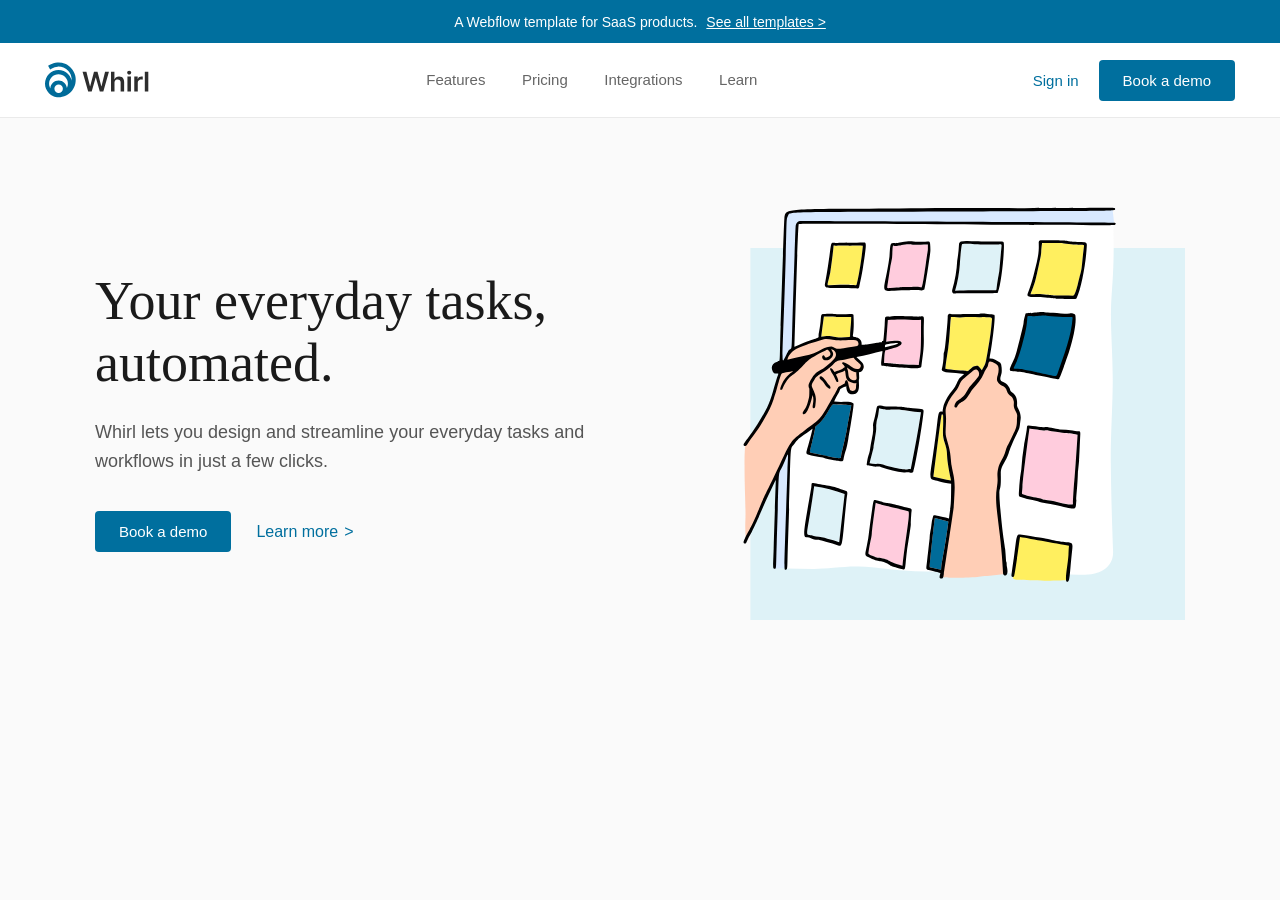
==== index.html @ 95a2eecc "code" ====
<!DOCTYPE html>
<html lang="en">
<head>
  <meta charset="UTF-8">
  <meta name="viewport" content="width=device-width, initial-scale=1.0">
  <title>4-amaliyot</title>
  <link rel="stylesheet" href="./main.css">
</head>
<body>
  <div class="top-bar">
    <p>A Webflow template for SaaS products. <a href="#">See all templates &gt;</a></p>
  </div>

  <header class="main-header">
    <div class="header-container">
      <div class="logo-area">
        <a href="#" class="logo">
          <img src="./image/logo.svg" alt="logo" width="106" height="37">
          
        </a>
      </div>
      
      <nav class="nav-links">
        <a href="#">Features</a>
        <a href="#">Pricing</a>
        <a href="#">Integrations</a>
        <a href="#">Learn</a>
      </nav>

      <div class="header-actions">
        <a href="#" class="btn-signin">Sign in</a>
        <a href="#" class="btn-demo">Book a demo</a>
      </div>
    </div>
  </header>

  <main class="hero-section">
    <div class="hero-container">
      
      <div class="hero-content">
        <h1>Your everyday tasks, automated.</h1>
        <p class="hero-description">
          Whirl lets you design and streamline your everyday tasks and workflows in just a few clicks.
        </p>
        <div class="hero-cta">
          <a href="#" class="btn-demo">Book a demo</a>
          <a href="#" class="btn-learn">Learn more <span class="arrow">&gt;</span></a>
        </div>
      </div>

      <div class="hero-image-wrapper">
        <div class="image-placeholder">
          <img src="./image/hero.svg" alt="" width="452" height="422">
        </div>
      </div>

    </div>
  </main>
</body>
</html>
---- main.css ----
* {
  margin: 0;
  padding: 0;
  box-sizing: border-box;
}

body {
  font-family: 'Inter', sans-serif;
  background-color: #FAFAFA;
  color: #333333;
}
.top-bar {
  width: 100%;
  height: 43px;
  background-color: #006F9E;
  display: flex;
  justify-content: center;
  align-items: center;
  color: #FFFFFF;
  font-size: 14px;
}

.top-bar a {
  color: #FFFFFF;
  text-decoration: underline;
  margin-left: 5px;
}
.main-header {
  width: 100%;
  height: 75px;
  background-color: #FFFFFF;
  display: flex;
  justify-content: center;
  border-bottom: 1px solid #EAEAEA;
}

.header-container {
  width: 1230px;
  padding: 0 20px;
  display: flex;
  justify-content: space-between;
  align-items: center;
}

.logo-area .logo {
  display: flex;
  align-items: center;
  text-decoration: none;
  color: #0c1a24;
}

.logo-text {
  font-size: 22px;
  font-weight: 700;
  letter-spacing: -0.5px;
}

.nav-links a {
  text-decoration: none;
  color: #666666;
  margin: 0 16px;
  font-size: 15px;
  font-weight: 500;
  transition: color 0.2s ease;
}

.nav-links a:hover {
  color: #006F9E;
}

.header-actions {
  display: flex;
  align-items: center;
  gap: 20px;
}

.btn-signin {
  text-decoration: none;
  color: #006F9E;
  font-size: 15px;
  font-weight: 500;
}
.btn-demo {
  display: inline-block;
  background-color: #006F9E;
  color: #FFFFFF;
  text-decoration: none;
  padding: 12px 24px;
  font-size: 15px;
  font-weight: 500;
  border-radius: 4px;
  transition: background-color 0.2s ease;
}

.btn-demo:hover {
  background-color: #00567A;
}
.hero-section {
  width: 100%;
  display: flex;
  justify-content: center;
  padding: 80px 0; 
}

.hero-container {
  width: 1130px;
  padding: 0 20px;
  display: grid;
  grid-template-columns: 525px 1fr; 
  gap: 60px;
  align-items: center;
}
.hero-content {
  width: 525px;
  display: flex;
  flex-direction: column;
  justify-content: center;
}

.hero-content h1 {
  font-family: 'Playfair Display', serif;
  font-size: 54px;
  line-height: 1.15;
  color: #1A1A1A;
  margin-bottom: 24px;
  font-weight: 500;
}

.hero-description {
  font-size: 18px;
  line-height: 1.6;
  color: #555555;
  margin-bottom: 36px;
}

.hero-cta {
  display: flex;
  align-items: center;
  gap: 25px;
}

.btn-learn {
  text-decoration: none;
  color: #006F9E;
  font-size: 16px;
  font-weight: 500;
  display: flex;
  align-items: center;
}

.btn-learn .arrow {
  margin-left: 6px;
  transition: transform 0.2s ease;
}

.btn-learn:hover .arrow {
  transform: translateX(4px);
}
.hero-image-wrapper {
  width: 100%;
  display: flex;
  justify-content: flex-end;
}
.hero-image-wrapper img {
  width: 100%;
  height: auto;
  object-fit: contain;
}
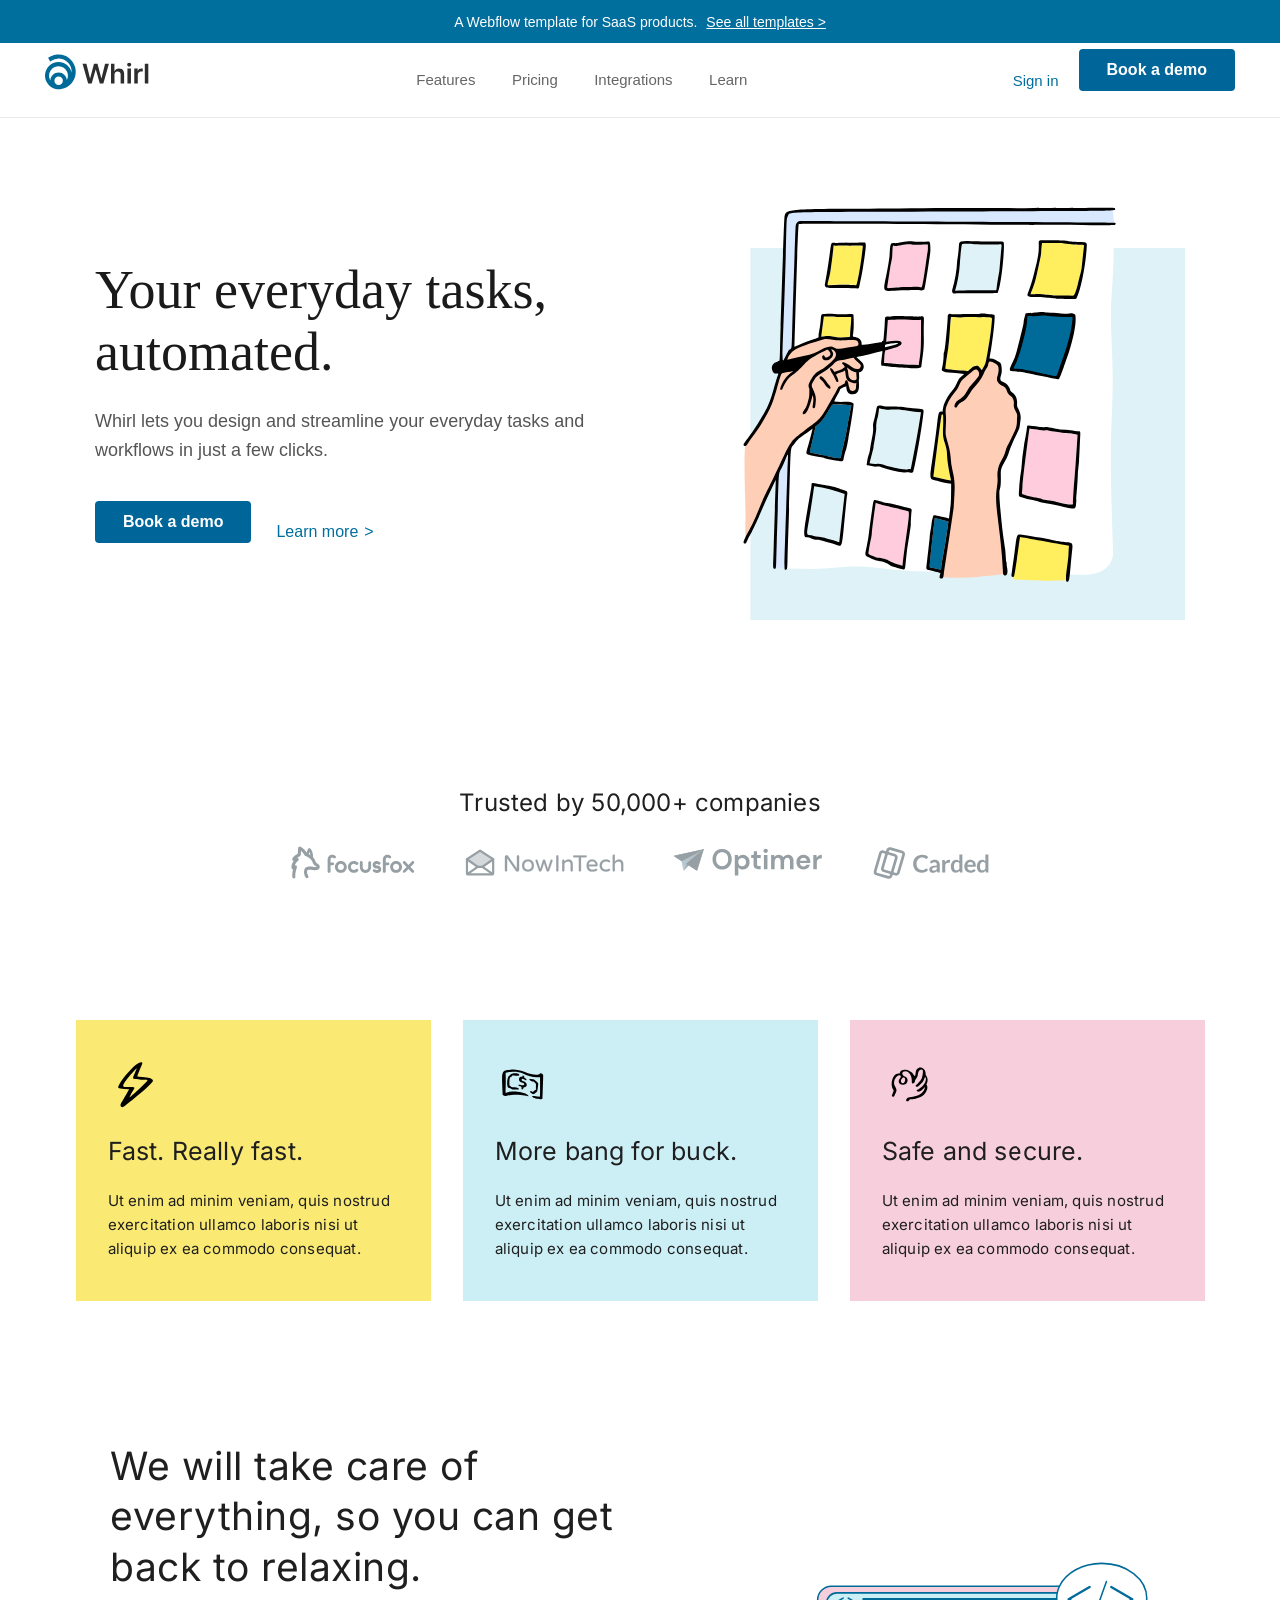
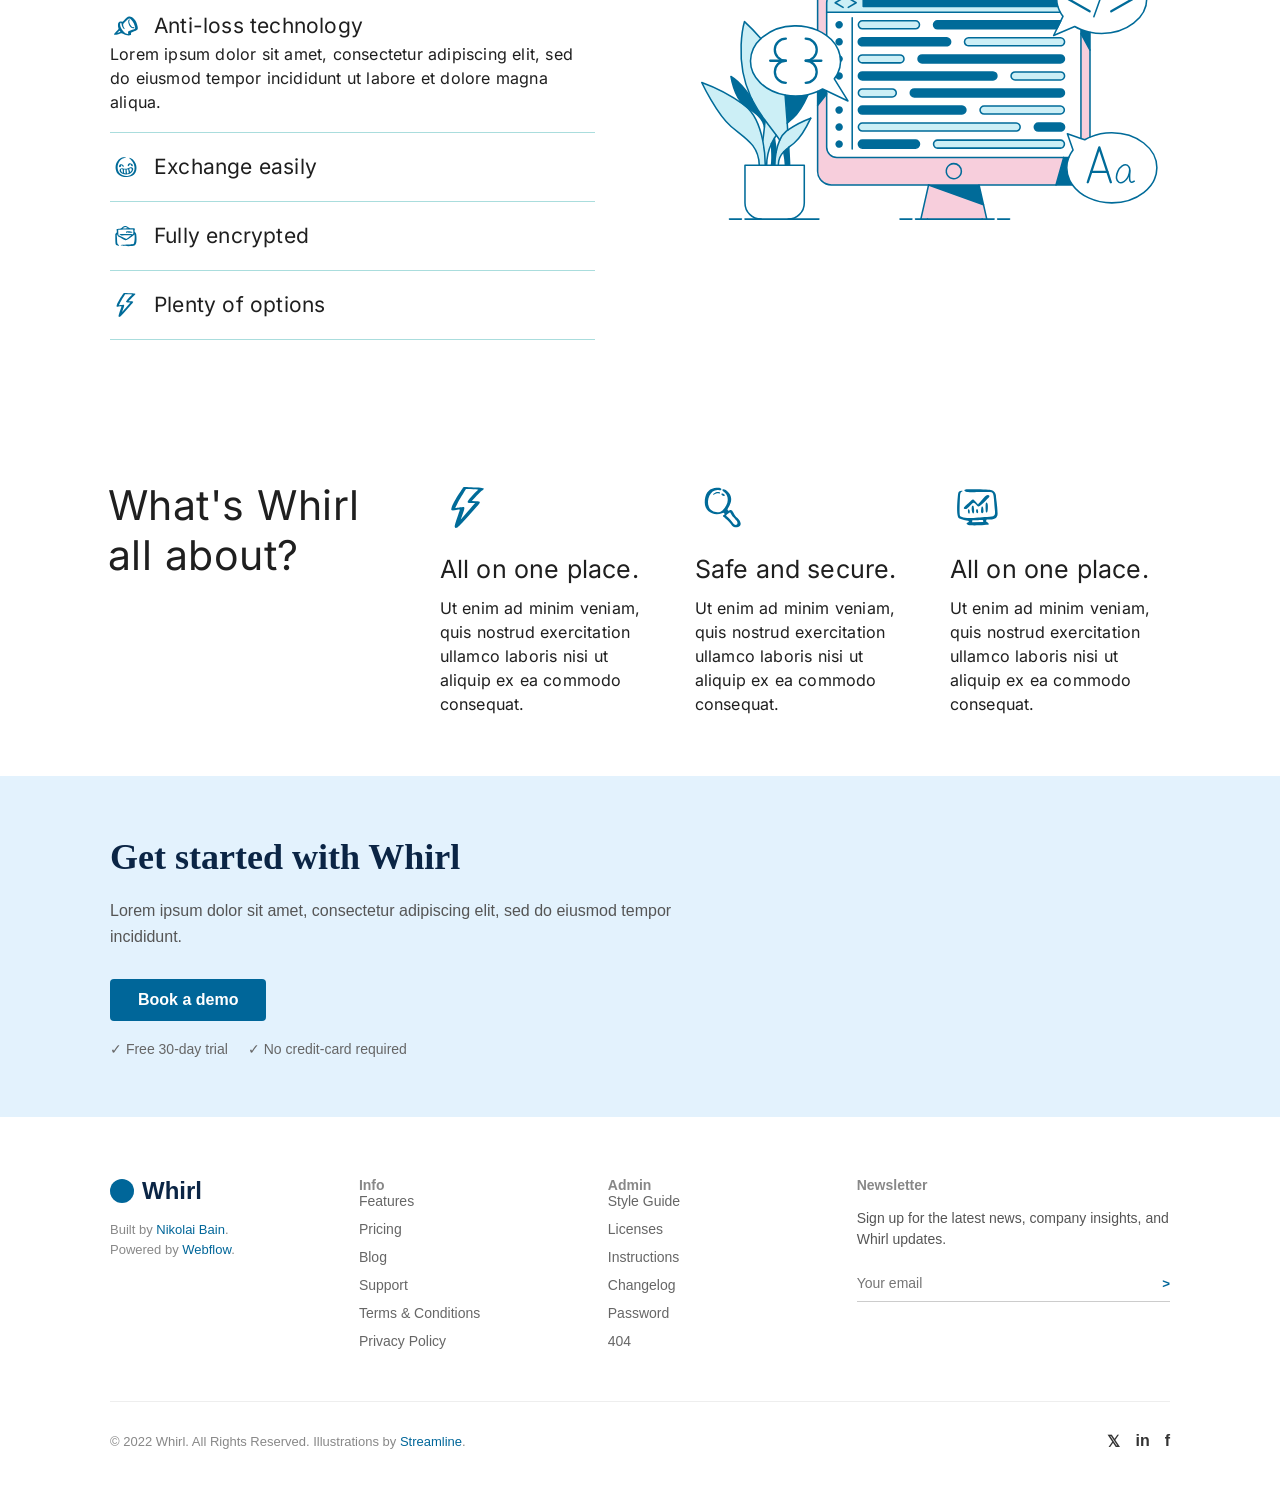
==== commit a86d0a6c: "ish bajarildi" ====
--- a/index.html
+++ b/index.html
@@ -56,5 +56,437 @@
 
     </div>
   </main>
+  <!-- 2-qism  -->
+   <!-- trusted  -->
+    <link rel="stylesheet" href="./css/hilola.css">
+    <section class="trusted">
+        <div class="container">
+            <div class="trusted-inner">
+                <h3>Trusted by 50,000+ companies</h3>
+                <div class="brands">
+                    <img src="./image/focusfox.svg" alt="focusfox" width="124" height="33">
+                    <img src="./image/NowInTech.svg" alt="NowInTech" width="159" height="27">
+                    <img src="./image/optimer.svg" alt="optimer" width="148" height="33">
+                    <img src="./image/Carded.svg" alt="Carded" width="117" height="34">
+                </div>
+            </div>
+        </div>
+    </section>
+    <!-- trusted  -->
+    <!-- cards  -->
+    <section class="cards">
+        <div class="container">
+            <div class="cards-inner">
+                <div class="card-yellow">
+                    <img src="./image/fast.svg" alt="" width="55" height="55">
+                    <h3>Fast. Really fast.</h3>
+                    <p>Ut enim ad minim veniam, quis nostrud exercitation ullamco laboris nisi ut aliquip ex ea commodo
+                        consequat.</p>
+                </div>
+                <div class="card-blue">
+                    <img src="./image/money.svg" alt="" width="55" height="55">
+                    <h3>More bang for buck.</h3>
+                    <p>Ut enim ad minim veniam, quis nostrud exercitation ullamco laboris nisi ut aliquip ex ea commodo
+                        consequat.</p>
+                </div>
+                <div class="card-pink">
+                    <img src="./image/safe.svg" alt="" width="55" height="55">
+                    <h3>Safe and secure.</h3>
+                    <p>Ut enim ad minim veniam, quis nostrud exercitation ullamco laboris nisi ut aliquip ex ea commodo
+                        consequat.</p>
+                </div>
+            </div>
+        </div>
+    </section>
+    <!-- cards  -->
+    <!-- section  -->
+    <section class="care">
+        <div class="container">
+            <div class="care-inner">
+                <div class="care-left">
+                    <div class="care-title">
+                        <h2>
+                            We will take care of everything,
+                            so you can get back to relaxing.
+                        </h2>
+                    </div>
+                    <div class="text">
+                        <details open>
+                            <summary> <img src="./image/icon.svg" alt="" width="32" height="32">Anti-loss technology
+                            </summary>
+                            <p>
+                                Lorem ipsum dolor sit amet, consectetur adipiscing elit, sed do eiusmod tempor
+                                incididunt ut
+                                labore
+                                et dolore magna aliqua.
+                            </p>
+                        </details>
+                        <details>
+                            <summary> <img src="./image/icon.2.svg" alt="" width="32" height="32">Exchange easily
+                            </summary>
+                            <p>
+                                Lorem ipsum dolor sit amet, consectetur adipiscing elit, sed do eiusmod tempor
+                                incididunt ut
+                                labore
+                                et dolore magna aliqua.
+                            </p>
+                        </details>
+                        <details>
+                            <summary> <img src="./image/icon.3.svg" alt="" width="32" height="32">Fully encrypted
+                            </summary>
+                            <p>
+                                Lorem ipsum dolor sit amet, consectetur adipiscing elit, sed do eiusmod tempor
+                                incididunt ut
+                                labore
+                                et dolore magna aliqua.
+                            </p>
+                        </details>
+                        <details>
+                            <summary> <img src="./image/icon.4.svg" alt="" width="32" height="32">Plenty of options
+                            </summary>
+                            <p>
+                                Lorem ipsum dolor sit amet, consectetur adipiscing elit, sed do eiusmod tempor
+                                incididunt ut
+                                labore
+                                et dolore magna aliqua.
+                            </p>
+                        </details>
+                    </div>
+                </div>
+                <div class="care-image">
+                    <img src="./image/icons.svg" alt="" width="481" height="479">
+                </div>
+            </div>
+        </div>
+    </section>
+    <!-- about  -->
+    <section class="about">
+        <div class="about-container">
+            <div class="about-inner">
+                <!-- <div class="about-title">
+                    <h2>What's Whirl all about?</h2>
+                </div> -->
+                <div class="about-cards">
+                    <div class="about-card">
+                        <h2>What's Whirl all about?</h2>
+                    </div>
+                    <div class="about-card">
+                        <img src="./image/place.svg" alt="" width="55" height="55">
+                        <h4>All on one place.</h4>
+                        <p>Ut enim ad minim veniam, quis nostrud exercitation ullamco laboris nisi ut aliquip ex ea
+                            commodo
+                            consequat.</p>
+                    </div>
+                    <div class="about-card">
+                        <img src="./image/about.2.svg" alt="" width="55" height="55">
+                        <h4>Safe and secure.</h4>
+                        <p>Ut enim ad minim veniam, quis nostrud exercitation ullamco laboris nisi ut aliquip ex ea
+                            commodo
+                            consequat.</p>
+                    </div>
+                    <div class="about-card">
+                        <img src="./image/about.3.svg" alt="" width="55" height="55">
+                        <h4>All on one place.</h4>
+                        <p>Ut enim ad minim veniam, quis nostrud exercitation ullamco laboris nisi ut aliquip ex ea
+                            commodo
+                            consequat.</p>
+                    </div>
+                </div>
+            </div>
+        </div>
+    </section>
+    <!-- about  -->
+     <!-- 3-qism  -->
+
+       <!-- 3-qism  -->
+        <!-- 4-qism  -->
+         <style>
+        /* Umumiy sahifa stillari */
+        body {
+            font-family: 'Arial', sans-serif;
+            margin: 0;
+            padding: 0;
+            background-color: #ffffff;
+            color: #333333;
+        }
+
+        a {
+            text-decoration: none;
+            color: #666666;
+        }
+
+        a:hover {
+            color: #000000;
+        }
+
+        ul {
+            list-style: none;
+            padding: 0;
+            margin: 0;
+        }
+
+        .container {
+            max-width: 1100px;
+            margin: 0 auto;
+            padding: 0 20px;
+        }
+
+        /* 1. TEPADAGI KO'K BANNER (CTA) */
+        .banner-section {
+            background-color: #e3f2fd; /* Och ko'k fon */
+            padding: 60px 0;
+            margin-bottom: 60px;
+        }
+
+        .banner-content {
+            max-width: 600px;
+        }
+
+        .banner-content h2 {
+            font-size: 36px;
+            font-family: 'Georgia', serif;
+            color: #0b2545;
+            margin: 0 0 20px 0;
+        }
+
+        .banner-content p {
+            font-size: 16px;
+            color: #555555;
+            line-height: 1.6;
+            margin-bottom: 30px;
+        }
+
+        .btn-demo {
+            display: inline-block;
+            background-color: #006699;
+            color: #ffffff;
+            padding: 12px 28px;
+            font-size: 16px;
+            font-weight: bold;
+            border-radius: 4px;
+            margin-bottom: 20px;
+        }
+
+        .btn-demo:hover {
+            background-color: #004c73;
+            color: #ffffff;
+        }
+
+        .banner-features {
+            display: flex;
+            gap: 20px;
+            font-size: 14px;
+            color: #666666;
+        }
+
+        /* 2. ASOSIY FOOTER QISMI */
+        .footer-main {
+            display: flex;
+            justify-content: space-between;
+            flex-wrap: wrap;
+            gap: 40px;
+            padding-bottom: 40px;
+            border-bottom: 1px solid #eeeeee;
+        }
+
+        /* Brend ustuni */
+        .footer-brand {
+            flex: 1;
+            min-width: 200px;
+        }
+
+        .logo {
+            font-size: 24px;
+            font-weight: bold;
+            color: #0b2545;
+            display: flex;
+            align-items: center;
+            gap: 8px;
+            margin-bottom: 15px;
+        }
+
+        .logo-icon {
+            width: 24px;
+            height: 24px;
+            background-color: #006699;
+            border-radius: 50px;
+            display: inline-block;
+        }
+
+        .brand-text {
+            font-size: 13px;
+            color: #888888;
+            line-height: 1.5;
+        }
+
+        .brand-text a {
+            color: #006699;
+        }
+
+        /* Linklar ustunlari (Info, Admin) */
+        .footer-links {
+            flex: 1;
+            min-width: 150px;
+        }
+
+        .footer-links h4 {
+            font-size: 14px;
+            color: #888888;
+            margin-0: 0 0 15px 0;
+            font-weight: bold;
+        }
+
+        .footer-links li {
+            margin-bottom: 12px;
+            font-size: 14px;
+        }
+
+        /* Obuna bo'lish ustuni (Newsletter) */
+        .footer-newsletter {
+            flex: 1.5;
+            min-width: 250px;
+        }
+
+        .footer-newsletter h4 {
+            font-size: 14px;
+            color: #888888;
+            margin: 0 0 15px 0;
+            font-weight: bold;
+        }
+
+        .footer-newsletter p {
+            font-size: 14px;
+            color: #555555;
+            line-height: 1.5;
+            margin-bottom: 20px;
+        }
+
+        .search-box {
+            display: flex;
+            border-bottom: 1px solid #cccccc;
+            padding-bottom: 5px;
+        }
+
+        .search-box input {
+            border: none;
+            outline: none;
+            width: 100%;
+            font-size: 14px;
+            padding: 5px 0;
+        }
+
+        .search-box button {
+            background: none;
+            border: none;
+            cursor: pointer;
+            color: #006699;
+            font-weight: bold;
+        }
+
+        /* 3. ENG PASTKI CHIZIQ VA IJTIMOIY TARMOQLAR */
+        .footer-bottom {
+            display: flex;
+            justify-content: space-between;
+            align-items: center;
+            padding: 30px 0 50px 0;
+            font-size: 13px;
+            color: #888888;
+        }
+
+        .footer-bottom a {
+            color: #006699;
+        }
+
+        .social-icons {
+            display: flex;
+            gap: 15px;
+        }
+
+        .social-icons a {
+            color: #333333;
+            font-size: 16px;
+            font-weight: bold;
+        }
+    </style>
+</head>
+<body>
+
+    <div class="banner-section">
+        <div class="container">
+            <div class="banner-content">
+                <h2>Get started with Whirl</h2>
+                <p>Lorem ipsum dolor sit amet, consectetur adipiscing elit, sed do eiusmod tempor incididunt.</p>
+                <a href="#" class="btn-demo">Book a demo</a>
+                <div class="banner-features">
+                    <span>✓ Free 30-day trial</span>
+                    <span>✓ No credit-card required</span>
+                </div>
+            </div>
+        </div>
+    </div>
+
+    <footer>
+        <div class="container">
+            
+            <div class="footer-main">
+                
+                <div class="footer-brand">
+                    <div class="logo">
+                        <span class="logo-icon"></span> Whirl
+                    </div>
+                    <p class="brand-text">
+                        Built by <a href="#">Nikolai Bain</a>.<br>
+                        Powered by <a href="#">Webflow</a>.
+                    </p>
+                </div>
+
+                <div class="footer-links">
+                    <h4>Info</h4>
+                    <ul>
+                        <li><a href="#">Features</a></li>
+                        <li><a href="#">Pricing</a></li>
+                        <li><a href="#">Blog</a></li>
+                        <li><a href="#">Support</a></li>
+                        <li><a href="#">Terms & Conditions</a></li>
+                        <li><a href="#">Privacy Policy</a></li>
+                    </ul>
+                </div>
+
+                <div class="footer-links">
+                    <h4>Admin</h4>
+                    <ul>
+                        <li><a href="#">Style Guide</a></li>
+                        <li><a href="#">Licenses</a></li>
+                        <li><a href="#">Instructions</a></li>
+                        <li><a href="#">Changelog</a></li>
+                        <li><a href="#">Password</a></li>
+                        <li><a href="#">404</a></li>
+                    </ul>
+                </div>
+
+                <div class="footer-newsletter">
+                    <h4>Newsletter</h4>
+                    <p>Sign up for the latest news, company insights, and Whirl updates.</p>
+                    <div class="search-box">
+                        <input type="email" placeholder="Your email">
+                        <button>&gt;</button>
+                    </div>
+                </div>
+
+            </div>
+
+            <div class="footer-bottom">
+                <div>
+                    © 2022 Whirl. All Rights Reserved. Illustrations by <a href="#">Streamline</a>.
+                </div>
+                <div class="social-icons">
+                    <a href="#">𝕏</a>
+                    <a href="#">in</a>
+                    <a href="#">f</a>
+                </div>
+            </div>
+
+        </div>
+    </footer>
 </body>
 </html>
--- a/css/hilola.css
+++ b/css/hilola.css
@@ -0,0 +1,311 @@
+* {
+    margin: 0;
+    padding: 0;
+    box-sizing: border-box;
+}
+
+ul,
+ol {
+    list-style-type: none;
+}
+
+a {
+    text-decoration: none;
+}
+
+.container {
+    max-width: 1255px;
+    padding: 0 20px;
+    margin: 0 auto;
+}
+
+/* inter-regular - latin */
+@font-face {
+    font-display: swap;
+    /* Check https://developer.mozilla.org/en-US/docs/Web/CSS/@font-face/font-display for other options. */
+    font-family: 'Inter';
+    font-style: normal;
+    font-weight: 400;
+    src: url('../fonts/inter-v20-latin-regular.woff2') format('woff2');
+    /* Chrome 36+, Opera 23+, Firefox 39+, Safari 12+, iOS 10+ */
+}
+
+/* inter-500 - latin */
+@font-face {
+    font-display: swap;
+    /* Check https://developer.mozilla.org/en-US/docs/Web/CSS/@font-face/font-display for other options. */
+    font-family: 'Inter';
+    font-style: normal;
+    font-weight: 500;
+    src: url('../fonts/inter-v20-latin-500.woff2') format('woff2');
+    /* Chrome 36+, Opera 23+, Firefox 39+, Safari 12+, iOS 10+ */
+}
+
+/* inter-600 - latin */
+@font-face {
+    font-display: swap;
+    /* Check https://developer.mozilla.org/en-US/docs/Web/CSS/@font-face/font-display for other options. */
+    font-family: 'Inter';
+    font-style: normal;
+    font-weight: 600;
+    src: url('../fonts/inter-v20-latin-600.woff2') format('woff2');
+    /* Chrome 36+, Opera 23+, Firefox 39+, Safari 12+, iOS 10+ */
+}
+
+/* inter-700 - latin */
+@font-face {
+    font-display: swap;
+    /* Check https://developer.mozilla.org/en-US/docs/Web/CSS/@font-face/font-display for other options. */
+    font-family: 'Inter';
+    font-style: normal;
+    font-weight: 700;
+    src: url('../fonts/inter-v20-latin-700.woff2') format('woff2');
+    /* Chrome 36+, Opera 23+, Firefox 39+, Safari 12+, iOS 10+ */
+}
+
+/* inter-800 - latin */
+@font-face {
+    font-display: swap;
+    /* Check https://developer.mozilla.org/en-US/docs/Web/CSS/@font-face/font-display for other options. */
+    font-family: 'Inter';
+    font-style: normal;
+    font-weight: 800;
+    src: url('../fonts/inter-v20-latin-800.woff2') format('woff2');
+    /* Chrome 36+, Opera 23+, Firefox 39+, Safari 12+, iOS 10+ */
+}
+
+/* inter-900 - latin */
+@font-face {
+    font-display: swap;
+    /* Check https://developer.mozilla.org/en-US/docs/Web/CSS/@font-face/font-display for other options. */
+    font-family: 'Inter';
+    font-style: normal;
+    font-weight: 900;
+    src: url('../fonts/inter-v20-latin-900.woff2') format('woff2');
+    /* Chrome 36+, Opera 23+, Firefox 39+, Safari 12+, iOS 10+ */
+}
+
+/* trusted  */
+
+.trusted {
+    padding: 80px 0 60px;
+    text-align: center;
+}
+
+.trusted h3 {
+    margin-bottom: 24px;
+    font-family: Inter;
+    font-weight: 400;
+    font-style: Regular;
+    font-size: 24px;
+    line-height: 37.5px;
+    letter-spacing: 0.2px;
+    text-align: center;
+    color: #1F1F1F;
+}
+
+.brands {
+    display: flex;
+    justify-content: center;
+    align-items: center;
+    gap: 50px;
+}
+
+/* cards  */
+
+.cards {
+    padding: 80px 0 60px;
+}
+
+.container {
+    padding: 40px 35px;
+}
+
+.cards-inner {
+    display: flex;
+    justify-content: center;
+    align-items: center;
+    gap: 32px;
+}
+
+.card-yellow {
+    width: 355px;
+    background: #FAEA73;
+}
+
+.cards img {
+    margin: 32px 268px 8px 32px;
+    margin-top: 37px;
+    margin-bottom: 12px;
+}
+
+.cards h3 {
+    padding: 8px 80px 11px 32px;
+    font-family: Inter;
+    font-weight: 400;
+    font-style: Regular;
+    font-size: 25px;
+    line-height: 31.25px;
+    letter-spacing: 0.2px;
+    color: #1F1F1F;
+}
+
+.cards p {
+    padding: 11px 32px 40px 32px;
+    font-family: Inter;
+    font-weight: 400;
+    font-style: Regular;
+    font-size: 15px;
+    line-height: 24px;
+    letter-spacing: 0.2px;
+    color: #1F1F1F;
+}
+
+.card-blue {
+    width: 355px;
+    background: #CCEFF6;
+}
+
+.card-blue h3 {
+    padding: 8px 60px 11px 32px;
+    font-family: Inter;
+    font-weight: 400;
+    font-style: Regular;
+    font-size: 25px;
+    line-height: 31.25px;
+    letter-spacing: 0.2px;
+    color: #1F1F1F;
+}
+
+.card-pink {
+    width: 355px;
+    background: #F7CEDC;
+}
+
+/* section  */
+
+.care {
+    padding: 80px 0 60px;
+}
+
+.care-inner {
+    display: flex;
+    justify-content: space-between;
+    align-items: center;
+    gap: 50px;
+}
+
+.care-left {
+    max-width: 650px;
+}
+
+details summary {
+    display: flex;
+    align-items: center;
+    gap: 12px;
+    list-style: none;
+    cursor: pointer;
+}
+
+.text {
+    max-width: 485px;
+}
+
+details {
+    border-bottom: 1px solid #add;
+    padding: 18px 0;
+}
+
+details summary::-webkit-details-marker {
+    display: none;
+}
+
+summary {
+    cursor: pointer;
+    font-family: Inter;
+    font-weight: 400;
+    font-style: Regular;
+    font-size: 21px;
+    line-height: 25.2px;
+    letter-spacing: 0.2px;
+    color: #1F1F1F;
+}
+
+details p {
+    font-family: Inter;
+    font-weight: 400;
+    font-style: Regular;
+    font-size: 16px;
+    line-height: 24px;
+    letter-spacing: 0.2px;
+    color: #1F1F1F;
+}
+
+.care-title h2 {
+    max-width: 650px;
+    font-family: Inter;
+    font-weight: 400;
+    font-style: Regular;
+    font-size: 39px;
+    line-height: 50.4px;
+    letter-spacing: 0.5px;
+    color: #1F1F1F;
+}
+
+/* about  */
+
+.about {
+    padding: 80px 0 60px;
+}
+
+.about-inner {
+    display: flex;
+    flex-direction: column;
+    align-items: center;
+    justify-content: center;
+    gap: 40px;
+}
+
+.about-cards {
+    display: flex;
+    justify-content: center;
+    gap: 32px;
+    flex-wrap: wrap;
+}
+
+.about-card h2 {
+    max-width: 300px;
+    font-family: Inter;
+    font-weight: 400;
+    font-style: Regular;
+    font-size: 41px;
+    line-height: 50.4px;
+    letter-spacing: 0.5px;
+    color: #1F1F1F;
+}
+
+.about-card img {
+    margin-bottom: 15px;
+}
+
+.about-card h4 {
+    margin-bottom: 11px;
+    font-family: Inter;
+    font-weight: 400;
+    font-style: Regular;
+    font-size: 25px;
+    line-height: 31.25px;
+    letter-spacing: 0.2px;
+    color: #1F1F1F;
+}
+
+.about-card p {
+    max-width: 223px;
+    font-family: Inter;
+    font-weight: 400;
+    font-style: Regular;
+    font-size: 16px;
+    line-height: 24px;
+    letter-spacing: 0.2px;
+    color: #1F1F1F;
+}
